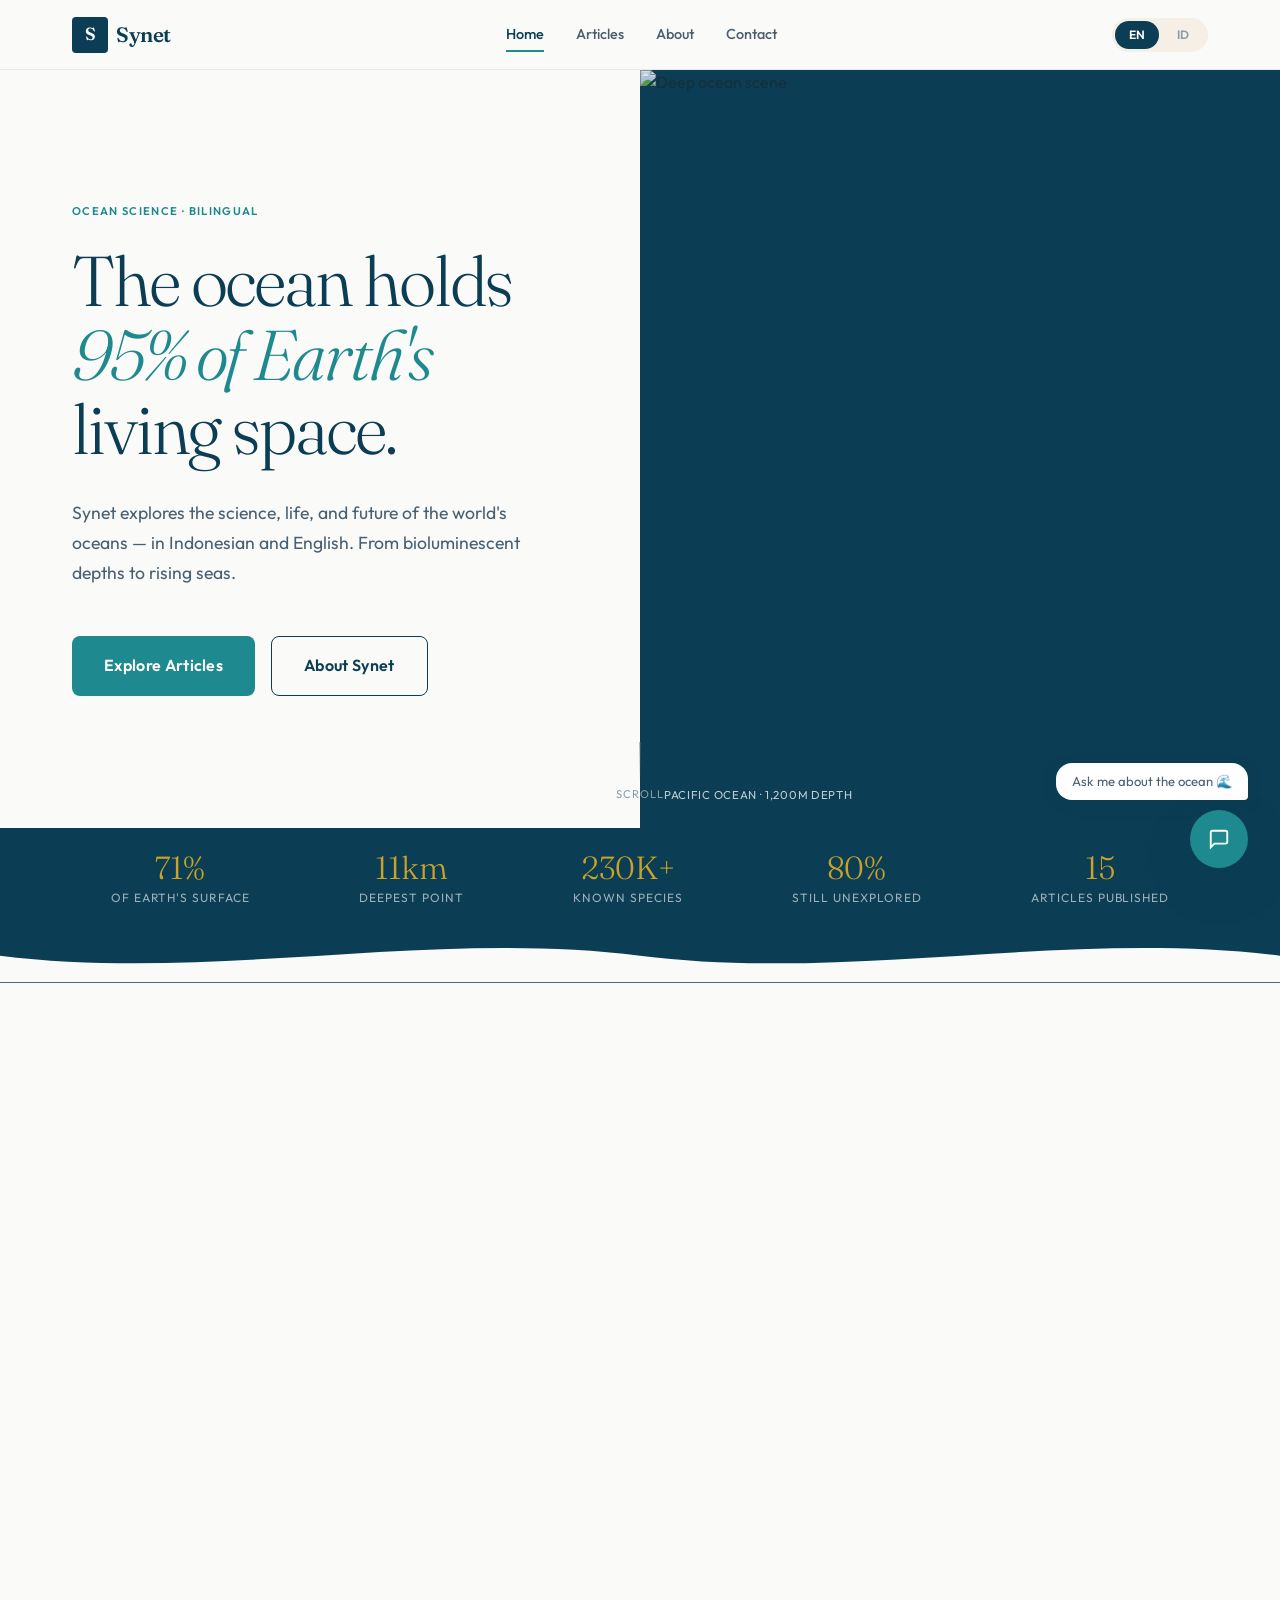
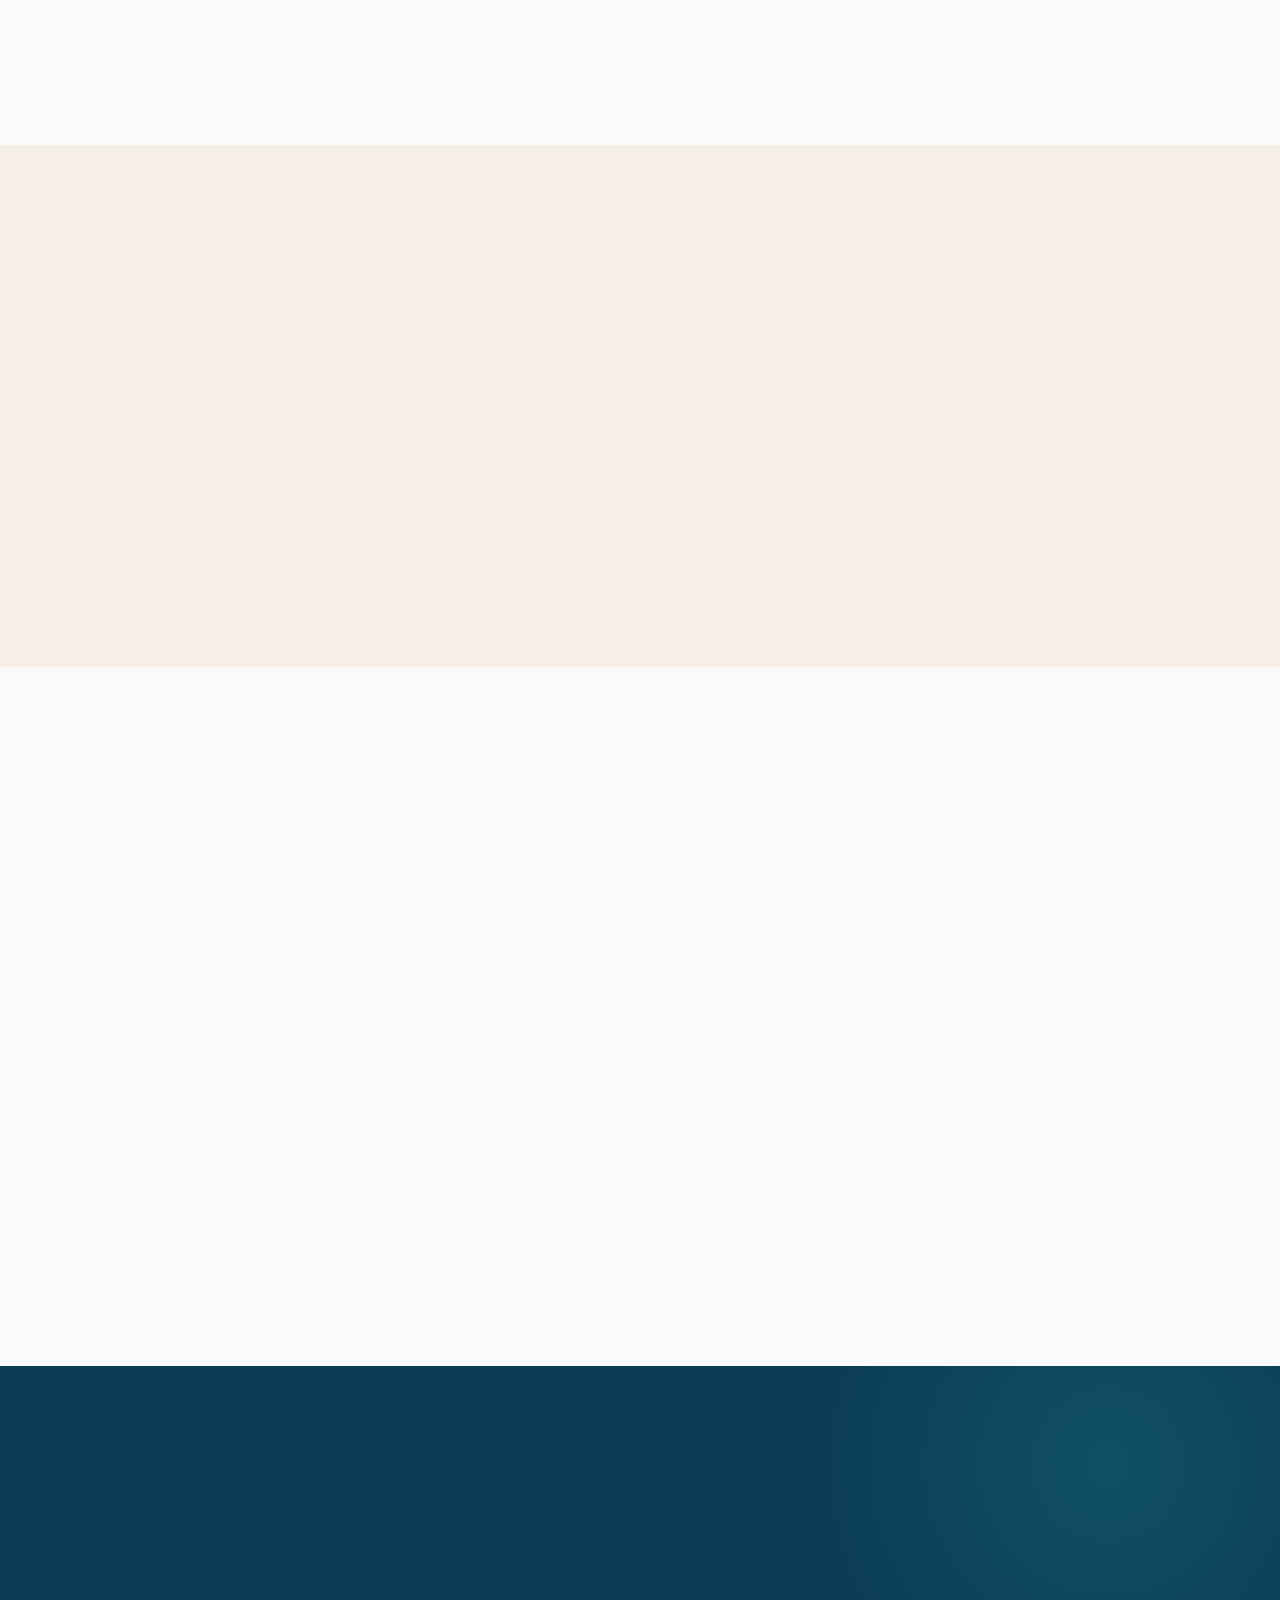
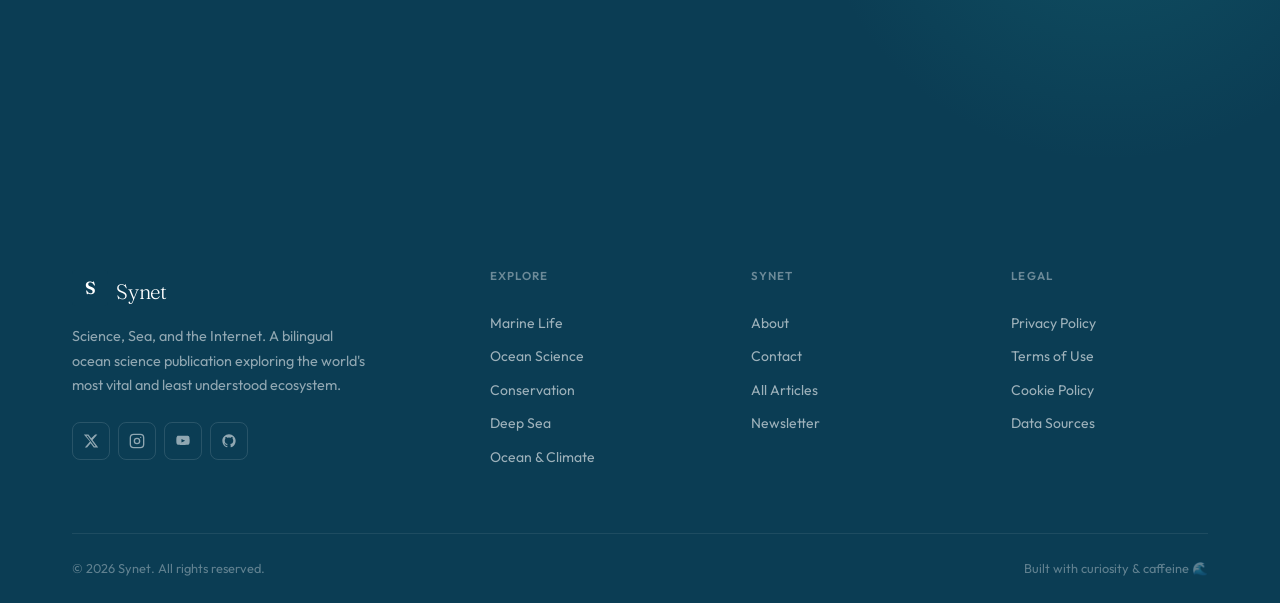
==== index.html @ 8a02bea2 "fase 3: index.html (homepage) + articles.html (listing)" ====
<!DOCTYPE html>
<html lang="en" data-lang="en">
<head>
  <meta charset="UTF-8" />
  <meta name="viewport" content="width=device-width, initial-scale=1.0" />
  <meta name="description" content="Synet — Science, Sea, and the Internet. Your bilingual guide to ocean science, marine life, conservation, deep sea exploration, and climate." />
  <meta property="og:title" content="Synet — Science · Sea · Internet" />
  <meta property="og:description" content="Your bilingual guide to the ocean." />
  <meta property="og:type" content="website" />
  <title>Synet — Science · Sea · Internet</title>
  <link rel="stylesheet" href="css/style.css" />
  <link rel="icon" href="data:image/svg+xml,<svg xmlns='http://www.w3.org/2000/svg' viewBox='0 0 100 100'><rect width='100' height='100' rx='16' fill='%230b3d54'/><text y='.9em' font-size='70' x='12'>🌊</text></svg>" />
</head>
<body class="page-body">
  <a href="#main" class="skip-link" data-i18n="skip">Skip to content</a>

  <!-- NAV -->
  <nav class="nav" id="mainNav">
    <div class="container nav-inner">
      <a href="index.html" class="nav-logo">
        <div class="nav-logo-mark">S</div>
        <span class="nav-logo-text">Synet</span>
      </a>

      <div class="nav-links">
        <a href="index.html" class="nav-link active" data-i18n="nav.home">Home</a>
        <a href="articles.html" class="nav-link" data-i18n="nav.articles">Articles</a>
        <a href="about.html" class="nav-link" data-i18n="nav.about">About</a>
        <a href="contact.html" class="nav-link" data-i18n="nav.contact">Contact</a>
      </div>

      <div class="nav-actions">
        <div class="lang-toggle" role="group" aria-label="Language">
          <button class="lang-btn active" data-lang="en" onclick="setLang('en')" aria-pressed="true">EN</button>
          <button class="lang-btn" data-lang="id" onclick="setLang('id')" aria-pressed="false">ID</button>
        </div>
        <button class="nav-hamburger" id="hamburger" aria-label="Toggle menu" aria-expanded="false">
          <span></span><span></span><span></span>
        </button>
      </div>
    </div>
  </nav>

  <!-- MOBILE NAV -->
  <div class="nav-mobile" id="mobileNav" aria-hidden="true">
    <a href="index.html" class="nav-link active" data-i18n="nav.home">Home</a>
    <a href="articles.html" class="nav-link" data-i18n="nav.articles">Articles</a>
    <a href="about.html" class="nav-link" data-i18n="nav.about">About</a>
    <a href="contact.html" class="nav-link" data-i18n="nav.contact">Contact</a>
  </div>

  <main id="main">

    <!-- ===== HERO ===== -->
    <section class="hero">
      <div class="hero-content">
        <p class="overline hero-overline" data-i18n="hero.overline">Ocean Science · Bilingual</p>
        <h1 class="hero-title">
          <span data-i18n="hero.title1">The ocean holds</span><br>
          <em data-i18n="hero.title2">95% of Earth's</em><br>
          <span data-i18n="hero.title3">living space.</span>
        </h1>
        <p class="hero-subtitle" data-i18n="hero.subtitle">
          Synet explores the science, life, and future of the world's oceans — in Indonesian and English. From bioluminescent depths to rising seas.
        </p>
        <div class="hero-cta">
          <a href="articles.html" class="btn btn-primary btn-lg" data-i18n="hero.cta1">Explore Articles</a>
          <a href="about.html" class="btn btn-secondary btn-lg" data-i18n="hero.cta2">About Synet</a>
        </div>
      </div>

      <div class="hero-image">
        <img
          src="https://images.unsplash.com/photo-1518020382113-a7e8fc38eac9?w=1200&q=80"
          alt="Deep ocean scene"
          loading="eager"
        />
        <p class="hero-image-caption" data-i18n="hero.imgcaption">Pacific Ocean · 1,200m depth</p>
      </div>

      <div class="hero-scroll-hint" aria-hidden="true">
        <div class="scroll-line"></div>
        <span data-i18n="hero.scroll">scroll</span>
      </div>
    </section>

    <!-- ===== STATS BAR ===== -->
    <section class="stats-bar" aria-label="Ocean facts">
      <div class="container stats-inner">
        <div class="stat-item">
          <div class="stat-number">71%</div>
          <div class="stat-label" data-i18n="stats.earth">of Earth's surface</div>
        </div>
        <div class="stat-item">
          <div class="stat-number">11km</div>
          <div class="stat-label" data-i18n="stats.depth">deepest point</div>
        </div>
        <div class="stat-item">
          <div class="stat-number">230K+</div>
          <div class="stat-label" data-i18n="stats.species">known species</div>
        </div>
        <div class="stat-item">
          <div class="stat-number">80%</div>
          <div class="stat-label" data-i18n="stats.unexplored">still unexplored</div>
        </div>
        <div class="stat-item">
          <div class="stat-number">15</div>
          <div class="stat-label" data-i18n="stats.articles">articles published</div>
        </div>
      </div>
    </section>

    <!-- WAVE DIVIDER -->
    <div class="ocean-wave-divider" aria-hidden="true" style="background:var(--deep);">
      <svg viewBox="0 0 1440 60" fill="none" xmlns="http://www.w3.org/2000/svg" preserveAspectRatio="none">
        <path d="M0,30 C240,60 480,0 720,30 C960,60 1200,0 1440,30 L1440,60 L0,60 Z" fill="var(--pearl)"/>
      </svg>
    </div>

    <!-- ===== FEATURED ARTICLES ===== -->
    <section class="section" id="featured">
      <div class="container">
        <div class="section-header-row reveal">
          <div>
            <p class="overline section-label" data-i18n="featured.label">Featured Stories</p>
            <h2 class="section-title" data-i18n="featured.title">From the Deep</h2>
            <div class="section-divider"></div>
          </div>
          <a href="articles.html" class="btn btn-ghost" data-i18n="featured.viewall">View all articles →</a>
        </div>

        <div class="featured-grid reveal-stagger" id="featuredGrid">
          <!-- Skeleton loaders -->
          <div class="skeleton skeleton-card" style="border-radius:16px; grid-row:span 2;"></div>
          <div class="skeleton skeleton-card" style="border-radius:16px; height:200px;"></div>
          <div class="skeleton skeleton-card" style="border-radius:16px; height:200px;"></div>
        </div>
      </div>
    </section>

    <!-- ===== CATEGORIES ===== -->
    <section class="section categories-section" id="categories">
      <div class="container">
        <div class="section-header reveal" style="text-align:center; max-width:560px; margin-inline:auto; margin-bottom:var(--space-2xl);">
          <p class="overline section-label" data-i18n="cat.label">Browse by Topic</p>
          <h2 class="section-title" data-i18n="cat.title">Five Worlds, One Ocean</h2>
          <div class="section-divider" style="margin-inline:auto;"></div>
        </div>

        <div class="category-grid reveal-stagger">
          <div class="category-card cat-marine" onclick="goCategory('marine-life')" role="button" tabindex="0">
            <div class="category-icon">
              <svg width="24" height="24" viewBox="0 0 24 24" fill="none" stroke="currentColor" stroke-width="1.8" stroke-linecap="round" stroke-linejoin="round"><path d="M6 9c0 0 1.5-2 6-2s6 2 6 2"/><path d="M3 13s1-1 3-1 3 1 3 1 1 1 3 1 3-1 3-1 1-1 3-1 3 1 3 1"/><path d="M21 9c-.5 2-2.5 5-9 5S3.5 11 3 9"/></svg>
            </div>
            <div class="category-name" data-i18n="cat.marine">Marine Life</div>
            <div class="category-count">3 articles</div>
          </div>

          <div class="category-card cat-science" onclick="goCategory('ocean-science')" role="button" tabindex="0">
            <div class="category-icon">
              <svg width="24" height="24" viewBox="0 0 24 24" fill="none" stroke="currentColor" stroke-width="1.8" stroke-linecap="round" stroke-linejoin="round"><path d="M9 3h6l1 9H8L9 3z"/><path d="M6 21h12"/><path d="M8 12c0 4 8 4 8 0"/><line x1="12" y1="3" x2="12" y2="21"/></svg>
            </div>
            <div class="category-name" data-i18n="cat.science">Ocean Science</div>
            <div class="category-count">3 articles</div>
          </div>

          <div class="category-card cat-conservation" onclick="goCategory('conservation')" role="button" tabindex="0">
            <div class="category-icon">
              <svg width="24" height="24" viewBox="0 0 24 24" fill="none" stroke="currentColor" stroke-width="1.8" stroke-linecap="round" stroke-linejoin="round"><path d="M12 2a10 10 0 0 1 10 10c0 5.52-4.48 10-10 10S2 17.52 2 12"/><path d="M12 6v6l4 2"/><path d="M2 12c0-1.85.5-3.58 1.38-5.06"/></svg>
            </div>
            <div class="category-name" data-i18n="cat.conservation">Conservation</div>
            <div class="category-count">3 articles</div>
          </div>

          <div class="category-card cat-deepsea" onclick="goCategory('deep-sea')" role="button" tabindex="0">
            <div class="category-icon">
              <svg width="24" height="24" viewBox="0 0 24 24" fill="none" stroke="currentColor" stroke-width="1.8" stroke-linecap="round" stroke-linejoin="round"><circle cx="12" cy="12" r="10"/><line x1="12" y1="8" x2="12" y2="16"/><line x1="12" y1="8" x2="9" y2="11"/><line x1="12" y1="8" x2="15" y2="11"/></svg>
            </div>
            <div class="category-name" data-i18n="cat.deepsea">Deep Sea</div>
            <div class="category-count">3 articles</div>
          </div>

          <div class="category-card cat-climate" onclick="goCategory('ocean-climate')" role="button" tabindex="0">
            <div class="category-icon">
              <svg width="24" height="24" viewBox="0 0 24 24" fill="none" stroke="currentColor" stroke-width="1.8" stroke-linecap="round" stroke-linejoin="round"><path d="M17.5 19a4.5 4.5 0 1 0 0-9h-.5A5.5 5.5 0 1 0 6 15.5"/><path d="M12 19v3M8 19l-2 3M16 19l2 3"/></svg>
            </div>
            <div class="category-name" data-i18n="cat.climate">Ocean & Climate</div>
            <div class="category-count">3 articles</div>
          </div>
        </div>
      </div>
    </section>

    <!-- ===== LATEST ARTICLES ===== -->
    <section class="section" id="latest">
      <div class="container">
        <div class="section-header-row reveal">
          <div>
            <p class="overline section-label" data-i18n="latest.label">Latest</p>
            <h2 class="section-title" data-i18n="latest.title">Recent Discoveries</h2>
            <div class="section-divider"></div>
          </div>
          <a href="articles.html" class="btn btn-ghost" data-i18n="latest.viewall">View all →</a>
        </div>

        <div class="articles-grid reveal-stagger" id="latestGrid">
          <div class="skeleton skeleton-card"></div>
          <div class="skeleton skeleton-card"></div>
          <div class="skeleton skeleton-card"></div>
        </div>
      </div>
    </section>

    <!-- ===== NEWSLETTER ===== -->
    <section class="section newsletter-section">
      <div class="container newsletter-inner">
        <div class="newsletter-content reveal">
          <p class="overline" style="color:rgba(255,255,255,0.45); margin-bottom:var(--space-sm);" data-i18n="newsletter.label">Stay Informed</p>
          <h2 data-i18n="newsletter.title">Dive deeper,<br>every week.</h2>
          <p style="margin-top:var(--space-md);" data-i18n="newsletter.desc">
            Ocean science, conservation updates, and deep sea discoveries — delivered to your inbox. No spam, unsubscribe anytime.
          </p>
        </div>
        <div class="newsletter-form reveal">
          <div class="newsletter-input-group">
            <input
              type="email"
              class="newsletter-input"
              id="newsletterEmail"
              placeholder="your@email.com"
              data-i18n-placeholder="newsletter.placeholder"
              aria-label="Email address"
            />
            <button class="btn btn-coral" onclick="subscribeNewsletter()" data-i18n="newsletter.btn">Subscribe</button>
          </div>
          <p class="newsletter-note" data-i18n="newsletter.note">
            By subscribing, you agree to our Privacy Policy. We respect your inbox.
          </p>
        </div>
      </div>
    </section>

  </main>

  <!-- ===== FOOTER ===== -->
  <footer class="footer">
    <div class="container">
      <div class="footer-grid">
        <div class="footer-brand">
          <div class="flex gap-sm" style="align-items:center;">
            <div class="nav-logo-mark">S</div>
            <span class="footer-tagline">Synet</span>
          </div>
          <p data-i18n="footer.desc">
            Science, Sea, and the Internet. A bilingual ocean science publication exploring the world's most vital and least understood ecosystem.
          </p>
          <div class="footer-social">
            <a href="#" class="social-btn" aria-label="Twitter/X">
              <svg width="16" height="16" viewBox="0 0 24 24" fill="currentColor"><path d="M18.244 2.25h3.308l-7.227 8.26 8.502 11.24H16.17l-4.714-6.231-5.401 6.231H2.744l7.73-8.835L1.254 2.25H8.08l4.259 5.63 5.905-5.63zm-1.161 17.52h1.833L7.084 4.126H5.117z"/></svg>
            </a>
            <a href="#" class="social-btn" aria-label="Instagram">
              <svg width="16" height="16" viewBox="0 0 24 24" fill="none" stroke="currentColor" stroke-width="2"><rect x="2" y="2" width="20" height="20" rx="5"/><circle cx="12" cy="12" r="4"/><circle cx="17.5" cy="6.5" r="1" fill="currentColor" stroke="none"/></svg>
            </a>
            <a href="#" class="social-btn" aria-label="YouTube">
              <svg width="16" height="16" viewBox="0 0 24 24" fill="currentColor"><path d="M21.8 7.2s-.2-1.4-.8-2c-.8-.8-1.6-.8-2-.9C16.8 4 12 4 12 4s-4.8 0-7 .3c-.4.1-1.3.1-2 .9-.6.6-.8 2-.8 2S2 8.7 2 10.3v1.4c0 1.5.2 3.1.2 3.1s.2 1.4.8 2c.7.8 1.7.7 2.2.8C6.7 17.8 12 18 12 18s4.8 0 7-.3c.4-.1 1.3-.1 2-.9.6-.6.8-2 .8-2s.2-1.5.2-3.1v-1.4c-.2-1.6-.4-3.1-.4-3.1zM9.7 14.3V9.1l5.5 2.6-5.5 2.6z"/></svg>
            </a>
            <a href="#" class="social-btn" aria-label="GitHub">
              <svg width="16" height="16" viewBox="0 0 24 24" fill="currentColor"><path d="M12 2C6.477 2 2 6.477 2 12c0 4.42 2.865 8.17 6.839 9.49.5.092.682-.217.682-.482 0-.237-.008-.866-.013-1.7-2.782.604-3.369-1.34-3.369-1.34-.454-1.156-1.11-1.464-1.11-1.464-.908-.62.069-.608.069-.608 1.003.07 1.531 1.03 1.531 1.03.892 1.529 2.341 1.087 2.91.832.092-.647.35-1.088.636-1.338-2.22-.253-4.555-1.11-4.555-4.943 0-1.091.39-1.984 1.029-2.683-.103-.253-.446-1.27.098-2.647 0 0 .84-.269 2.75 1.025A9.578 9.578 0 0 1 12 6.836a9.59 9.59 0 0 1 2.504.337c1.909-1.294 2.747-1.025 2.747-1.025.546 1.377.203 2.394.1 2.647.64.699 1.028 1.592 1.028 2.683 0 3.842-2.339 4.687-4.566 4.935.359.309.678.919.678 1.852 0 1.336-.012 2.415-.012 2.743 0 .267.18.578.688.48C19.138 20.167 22 16.418 22 12c0-5.523-4.477-10-10-10z"/></svg>
            </a>
          </div>
        </div>

        <div>
          <p class="footer-col-title" data-i18n="footer.col.explore">Explore</p>
          <ul class="footer-links">
            <li><a href="articles.html?cat=marine-life" class="footer-link" data-i18n="cat.marine">Marine Life</a></li>
            <li><a href="articles.html?cat=ocean-science" class="footer-link" data-i18n="cat.science">Ocean Science</a></li>
            <li><a href="articles.html?cat=conservation" class="footer-link" data-i18n="cat.conservation">Conservation</a></li>
            <li><a href="articles.html?cat=deep-sea" class="footer-link" data-i18n="cat.deepsea">Deep Sea</a></li>
            <li><a href="articles.html?cat=ocean-climate" class="footer-link" data-i18n="cat.climate">Ocean & Climate</a></li>
          </ul>
        </div>

        <div>
          <p class="footer-col-title" data-i18n="footer.col.synet">Synet</p>
          <ul class="footer-links">
            <li><a href="about.html" class="footer-link" data-i18n="nav.about">About</a></li>
            <li><a href="contact.html" class="footer-link" data-i18n="nav.contact">Contact</a></li>
            <li><a href="articles.html" class="footer-link" data-i18n="footer.allart">All Articles</a></li>
            <li><a href="#" class="footer-link" data-i18n="footer.newsletter">Newsletter</a></li>
          </ul>
        </div>

        <div>
          <p class="footer-col-title" data-i18n="footer.col.legal">Legal</p>
          <ul class="footer-links">
            <li><a href="#" class="footer-link" data-i18n="footer.privacy">Privacy Policy</a></li>
            <li><a href="#" class="footer-link" data-i18n="footer.terms">Terms of Use</a></li>
            <li><a href="#" class="footer-link" data-i18n="footer.cookie">Cookie Policy</a></li>
            <li><a href="#" class="footer-link" data-i18n="footer.sources">Data Sources</a></li>
          </ul>
        </div>
      </div>

      <div class="footer-bottom">
        <p class="footer-copy">© 2026 Synet. <span data-i18n="footer.rights">All rights reserved.</span></p>
        <div class="footer-bottom-links">
          <a href="#" class="footer-bottom-link" data-i18n="footer.builtby">Built with curiosity & caffeine 🌊</a>
        </div>
      </div>
    </div>
  </footer>

  <!-- AI CHAT WIDGET -->
  <button class="chat-trigger" id="chatTrigger" aria-label="Open AI Ocean Chat" aria-expanded="false">
    <svg class="chat-trigger-icon" width="22" height="22" viewBox="0 0 24 24" fill="none" stroke="currentColor" stroke-width="2"><path d="M21 15a2 2 0 0 1-2 2H7l-4 4V5a2 2 0 0 1 2-2h14a2 2 0 0 1 2 2z"/></svg>
    <svg class="chat-trigger-close" width="20" height="20" viewBox="0 0 24 24" fill="none" stroke="currentColor" stroke-width="2.5"><line x1="18" y1="6" x2="6" y2="18"/><line x1="6" y1="6" x2="18" y2="18"/></svg>
  </button>

  <div class="chat-bubble-hint" id="chatHint" aria-hidden="true" data-i18n="chat.hint">Ask me about the ocean 🌊</div>

  <div class="chat-panel" id="chatPanel" role="dialog" aria-label="Ocean AI Chat" aria-hidden="true">
    <div class="chat-header">
      <div class="chat-header-avatar">🌊</div>
      <div class="chat-header-info">
        <div class="chat-header-name">Synet AI</div>
        <div class="chat-header-status">
          <span class="chat-status-dot"></span>
          <span data-i18n="chat.status">Ocean expert, always online</span>
        </div>
      </div>
    </div>

    <div class="chat-messages" id="chatMessages">
      <div class="chat-msg chat-msg-bot" id="welcomeMsg">
        <span data-i18n="chat.welcome">Hi! I'm Synet AI 🌊 Ask me anything about oceans, marine life, or climate science.</span>
      </div>
    </div>

    <div class="chat-suggestions" id="chatSuggestions">
      <button class="chat-suggestion" onclick="sendSuggestion(this)" data-i18n="chat.s1">How deep is the ocean?</button>
      <button class="chat-suggestion" onclick="sendSuggestion(this)" data-i18n="chat.s2">What is bioluminescence?</button>
      <button class="chat-suggestion" onclick="sendSuggestion(this)" data-i18n="chat.s3">Why is the sea salty?</button>
    </div>

    <div class="chat-input-row">
      <textarea
        class="chat-input"
        id="chatInput"
        placeholder="Ask about the ocean..."
        data-i18n-placeholder="chat.placeholder"
        rows="1"
        aria-label="Chat input"
      ></textarea>
      <button class="chat-send-btn" id="chatSendBtn" onclick="sendMessage()" aria-label="Send">
        <svg width="16" height="16" viewBox="0 0 24 24" fill="none" stroke="currentColor" stroke-width="2.5" stroke-linecap="round" stroke-linejoin="round"><line x1="22" y1="2" x2="11" y2="13"/><polygon points="22 2 15 22 11 13 2 9 22 2"/></svg>
      </button>
    </div>
  </div>

  <!-- TOAST -->
  <div class="toast-container" id="toastContainer" aria-live="polite"></div>

  <!-- SCRIPTS -->
  <script src="js/config.js"></script>
  <script src="js/app.js"></script>
  <script src="js/chat.js"></script>
  <script>
    // Load featured articles (3 featured)
    async function loadFeatured() {
      const lang = getLang();
      try {
        const res = await fetch(
          `${SYNET_CONFIG.SUPABASE_URL}/rest/v1/articles?featured=eq.true&order=published_at.desc&limit=5`,
          { headers: { apikey: SYNET_CONFIG.SUPABASE_ANON_KEY, 'Content-Type': 'application/json' } }
        );
        const articles = await res.json();
        const grid = document.getElementById('featuredGrid');
        if (!articles.length) { grid.innerHTML = '<p class="body-md" style="color:var(--text-muted);grid-column:1/-1;">No featured articles yet.</p>'; return; }

        const [main, ...rest] = articles;
        grid.innerHTML = `
          ${articleCardFeatured(main, lang)}
          ${rest.slice(0,2).map(a => articleCardSmall(a, lang)).join('')}
        `;
      } catch(e) {
        document.getElementById('featuredGrid').innerHTML = '<p style="color:var(--text-muted);grid-column:1/-1;">Could not load articles. Check Supabase config.</p>';
      }
    }

    // Load latest articles (6 most recent non-featured)
    async function loadLatest() {
      const lang = getLang();
      try {
        const res = await fetch(
          `${SYNET_CONFIG.SUPABASE_URL}/rest/v1/articles?order=published_at.desc&limit=6`,
          { headers: { apikey: SYNET_CONFIG.SUPABASE_ANON_KEY, 'Content-Type': 'application/json' } }
        );
        const articles = await res.json();
        const grid = document.getElementById('latestGrid');
        grid.innerHTML = articles.map(a => articleCardRegular(a, lang)).join('') || '<p style="color:var(--text-muted);grid-column:1/-1;">No articles found.</p>';
      } catch(e) {
        document.getElementById('latestGrid').innerHTML = '<p style="color:var(--text-muted);grid-column:1/-1;">Could not load articles.</p>';
      }
    }

    function goCategory(slug) {
      window.location.href = `articles.html?cat=${slug}`;
    }

    function subscribeNewsletter() {
      const email = document.getElementById('newsletterEmail').value.trim();
      if (!email || !email.includes('@')) { showToast('Please enter a valid email.', 'error'); return; }
      showToast('Subscribed! Welcome to Synet 🌊', 'success');
      document.getElementById('newsletterEmail').value = '';
    }

    document.addEventListener('DOMContentLoaded', () => {
      loadFeatured();
      loadLatest();
    });
  </script>
</body>
</html>
---- css/style.css ----
/* =============================================
   SYNET — STYLESHEET
   Editorial Ocean Science Journal
   Fonts: Fraunces (display) + Outfit (body)
   ============================================= */

@import url('https://fonts.googleapis.com/css2?family=Fraunces:ital,opsz,wght@0,9..144,300;0,9..144,400;0,9..144,600;0,9..144,700;1,9..144,300;1,9..144,400&family=Outfit:wght@300;400;500;600&display=swap');

/* =============================================
   CSS VARIABLES
   ============================================= */
:root {
  /* Core palette */
  --deep:       #0b3d54;
  --teal:       #1e8a8f;
  --teal-light: #e8f4f5;
  --coral:      #dc6b42;
  --coral-light:#fdf0ea;
  --gold:       #c9a227;
  --sand:       #f5efe6;
  --pearl:      #fafaf8;
  --white:      #ffffff;

  /* Text */
  --text-primary:   #1a2b35;
  --text-secondary: #4a6070;
  --text-muted:     #8a9da8;
  --text-inverse:   #ffffff;

  /* Category colors */
  --cat-marine:       #1e8a8f;
  --cat-science:      #0b3d54;
  --cat-conservation: #2e8b57;
  --cat-deepsea:      #374151;
  --cat-climate:      #dc6b42;

  /* Typography */
  --font-display: 'Fraunces', Georgia, serif;
  --font-body:    'Outfit', 'Helvetica Neue', sans-serif;

  /* Spacing */
  --space-xs:  0.25rem;
  --space-sm:  0.5rem;
  --space-md:  1rem;
  --space-lg:  1.5rem;
  --space-xl:  2rem;
  --space-2xl: 3rem;
  --space-3xl: 4rem;
  --space-4xl: 6rem;

  /* Borders */
  --radius-sm:  4px;
  --radius-md:  8px;
  --radius-lg:  16px;
  --radius-xl:  24px;
  --radius-full: 9999px;

  /* Shadows */
  --shadow-sm:  0 1px 3px rgba(11,61,84,0.08);
  --shadow-md:  0 4px 16px rgba(11,61,84,0.10);
  --shadow-lg:  0 8px 32px rgba(11,61,84,0.14);
  --shadow-xl:  0 16px 48px rgba(11,61,84,0.18);

  /* Transitions */
  --ease: cubic-bezier(0.4, 0, 0.2, 1);
  --duration-fast: 150ms;
  --duration-mid:  250ms;
  --duration-slow: 400ms;

  /* Layout */
  --container:       1200px;
  --container-narrow: 780px;
  --nav-height:      70px;
}

/* =============================================
   RESET & BASE
   ============================================= */
*, *::before, *::after {
  box-sizing: border-box;
  margin: 0;
  padding: 0;
}

html {
  font-size: 16px;
  scroll-behavior: smooth;
  -webkit-text-size-adjust: 100%;
}

body {
  font-family: var(--font-body);
  font-weight: 400;
  color: var(--text-primary);
  background-color: var(--pearl);
  line-height: 1.6;
  -webkit-font-smoothing: antialiased;
  overflow-x: hidden;
}

img {
  max-width: 100%;
  display: block;
}

a {
  color: inherit;
  text-decoration: none;
}

button {
  cursor: pointer;
  border: none;
  background: none;
  font-family: var(--font-body);
}

input, textarea, select {
  font-family: var(--font-body);
}

ul, ol {
  list-style: none;
}

/* =============================================
   TYPOGRAPHY SCALE
   ============================================= */
h1, h2, h3, h4, h5, h6 {
  font-family: var(--font-display);
  font-weight: 600;
  line-height: 1.2;
  color: var(--text-primary);
}

.display-xl {
  font-size: clamp(2.8rem, 7vw, 5.5rem);
  font-weight: 300;
  letter-spacing: -0.02em;
  line-height: 1.05;
}

.display-lg {
  font-size: clamp(2.2rem, 5vw, 3.8rem);
  font-weight: 300;
  letter-spacing: -0.02em;
  line-height: 1.1;
}

.display-md {
  font-size: clamp(1.6rem, 3.5vw, 2.4rem);
  font-weight: 400;
  letter-spacing: -0.01em;
}

.heading-lg { font-size: 1.75rem; }
.heading-md { font-size: 1.375rem; }
.heading-sm { font-size: 1.125rem; }

.body-lg   { font-size: 1.125rem; line-height: 1.7; }
.body-md   { font-size: 1rem;     line-height: 1.7; }
.body-sm   { font-size: 0.875rem; line-height: 1.6; }
.caption   { font-size: 0.75rem;  line-height: 1.5; letter-spacing: 0.04em; }
.overline  { font-size: 0.7rem;   letter-spacing: 0.12em; text-transform: uppercase; font-weight: 600; }

/* =============================================
   LAYOUT UTILITIES
   ============================================= */
.container {
  width: 100%;
  max-width: var(--container);
  margin-inline: auto;
  padding-inline: var(--space-xl);
}

.container-narrow {
  width: 100%;
  max-width: var(--container-narrow);
  margin-inline: auto;
  padding-inline: var(--space-xl);
}

.section {
  padding-block: var(--space-4xl);
}

.section-sm {
  padding-block: var(--space-2xl);
}

.grid-2 { display: grid; grid-template-columns: repeat(2, 1fr); gap: var(--space-xl); }
.grid-3 { display: grid; grid-template-columns: repeat(3, 1fr); gap: var(--space-xl); }
.grid-4 { display: grid; grid-template-columns: repeat(4, 1fr); gap: var(--space-lg); }

.flex { display: flex; }
.flex-center { display: flex; align-items: center; justify-content: center; }
.flex-between { display: flex; align-items: center; justify-content: space-between; }
.flex-col { display: flex; flex-direction: column; }
.gap-sm { gap: var(--space-sm); }
.gap-md { gap: var(--space-md); }
.gap-lg { gap: var(--space-lg); }

/* =============================================
   SKIP LINK (a11y)
   ============================================= */
.skip-link {
  position: fixed;
  top: -100%;
  left: var(--space-md);
  z-index: 9999;
  padding: var(--space-sm) var(--space-md);
  background: var(--deep);
  color: var(--white);
  border-radius: 0 0 var(--radius-md) var(--radius-md);
  font-weight: 600;
  transition: top var(--duration-fast) var(--ease);
}

.skip-link:focus {
  top: 0;
}

/* =============================================
   NAVIGATION
   ============================================= */
.nav {
  position: fixed;
  top: 0;
  left: 0;
  right: 0;
  z-index: 100;
  height: var(--nav-height);
  background: rgba(250, 250, 248, 0.88);
  backdrop-filter: blur(16px);
  -webkit-backdrop-filter: blur(16px);
  border-bottom: 1px solid rgba(11, 61, 84, 0.08);
  transition: box-shadow var(--duration-mid) var(--ease);
}

.nav.scrolled {
  box-shadow: var(--shadow-md);
}

.nav-inner {
  height: 100%;
  display: flex;
  align-items: center;
  justify-content: space-between;
}

.nav-logo {
  display: flex;
  align-items: center;
  gap: var(--space-sm);
  text-decoration: none;
}

.nav-logo-mark {
  width: 36px;
  height: 36px;
  background: var(--deep);
  border-radius: var(--radius-sm);
  display: flex;
  align-items: center;
  justify-content: center;
  color: var(--white);
  font-family: var(--font-display);
  font-size: 1.1rem;
  font-weight: 600;
  letter-spacing: -0.02em;
  flex-shrink: 0;
}

.nav-logo-text {
  font-family: var(--font-display);
  font-size: 1.3rem;
  font-weight: 600;
  color: var(--deep);
  letter-spacing: -0.02em;
}

.nav-links {
  display: flex;
  align-items: center;
  gap: var(--space-xl);
}

.nav-link {
  font-size: 0.9rem;
  font-weight: 500;
  color: var(--text-secondary);
  transition: color var(--duration-fast) var(--ease);
  position: relative;
  padding-block: var(--space-xs);
}

.nav-link::after {
  content: '';
  position: absolute;
  bottom: -2px;
  left: 0;
  width: 0;
  height: 2px;
  background: var(--teal);
  transition: width var(--duration-mid) var(--ease);
}

.nav-link:hover,
.nav-link.active {
  color: var(--deep);
}

.nav-link:hover::after,
.nav-link.active::after {
  width: 100%;
}

.nav-actions {
  display: flex;
  align-items: center;
  gap: var(--space-md);
}

/* Lang toggle */
.lang-toggle {
  display: flex;
  background: var(--sand);
  border-radius: var(--radius-full);
  padding: 3px;
  gap: 2px;
}

.lang-btn {
  padding: 4px 10px;
  border-radius: var(--radius-full);
  font-size: 0.75rem;
  font-weight: 600;
  letter-spacing: 0.04em;
  color: var(--text-muted);
  transition: all var(--duration-fast) var(--ease);
  touch-action: manipulation;
  min-width: 44px;
  min-height: 28px;
}

.lang-btn.active {
  background: var(--deep);
  color: var(--white);
}

/* Hamburger */
.nav-hamburger {
  display: none;
  flex-direction: column;
  gap: 5px;
  padding: var(--space-sm);
  min-width: 44px;
  min-height: 44px;
  align-items: center;
  justify-content: center;
  border-radius: var(--radius-md);
}

.nav-hamburger span {
  display: block;
  width: 22px;
  height: 2px;
  background: var(--text-primary);
  border-radius: 2px;
  transition: all var(--duration-mid) var(--ease);
}

.nav-hamburger.open span:nth-child(1) {
  transform: translateY(7px) rotate(45deg);
}

.nav-hamburger.open span:nth-child(2) {
  opacity: 0;
  transform: scaleX(0);
}

.nav-hamburger.open span:nth-child(3) {
  transform: translateY(-7px) rotate(-45deg);
}

/* Mobile nav */
.nav-mobile {
  position: fixed;
  top: var(--nav-height);
  left: 0;
  right: 0;
  background: var(--pearl);
  border-bottom: 1px solid rgba(11,61,84,0.08);
  transform: translateY(-100%);
  opacity: 0;
  pointer-events: none;
  transition: all var(--duration-mid) var(--ease);
  z-index: 99;
  padding: var(--space-lg) var(--space-xl);
  display: flex;
  flex-direction: column;
  gap: var(--space-sm);
}

.nav-mobile.open {
  transform: translateY(0);
  opacity: 1;
  pointer-events: all;
}

.nav-mobile .nav-link {
  padding-block: var(--space-sm);
  font-size: 1rem;
}

/* Page offset for fixed nav */
.page-body {
  padding-top: var(--nav-height);
}

/* =============================================
   HERO (Homepage)
   ============================================= */
.hero {
  min-height: calc(92vh - var(--nav-height));
  display: grid;
  grid-template-columns: 1fr 1fr;
  overflow: hidden;
  position: relative;
}

.hero-content {
  display: flex;
  flex-direction: column;
  justify-content: center;
  padding: var(--space-4xl) var(--space-2xl) var(--space-4xl) 0;
  padding-left: max(var(--space-xl), calc((100vw - var(--container)) / 2 + var(--space-xl)));
  animation: fadeUp 0.8s var(--ease) both;
}

.hero-overline {
  color: var(--teal);
  margin-bottom: var(--space-lg);
}

.hero-title {
  font-family: var(--font-display);
  font-size: clamp(2.6rem, 5.5vw, 4.8rem);
  font-weight: 300;
  line-height: 1.05;
  letter-spacing: -0.03em;
  color: var(--deep);
  margin-bottom: var(--space-xl);
}

.hero-title em {
  font-style: italic;
  color: var(--teal);
}

.hero-subtitle {
  font-size: 1.1rem;
  color: var(--text-secondary);
  max-width: 480px;
  line-height: 1.7;
  margin-bottom: var(--space-2xl);
}

.hero-cta {
  display: flex;
  gap: var(--space-md);
  flex-wrap: wrap;
}

.hero-image {
  position: relative;
  overflow: hidden;
  background: var(--deep);
  animation: fadeIn 1s var(--ease) 0.2s both;
}

.hero-image img {
  width: 100%;
  height: 100%;
  object-fit: cover;
  opacity: 0.85;
  transition: transform 8s var(--ease);
}

.hero-image:hover img {
  transform: scale(1.04);
}

.hero-image-caption {
  position: absolute;
  bottom: var(--space-lg);
  left: var(--space-lg);
  color: rgba(255,255,255,0.75);
  font-size: 0.72rem;
  letter-spacing: 0.06em;
  text-transform: uppercase;
}

.hero-scroll-hint {
  position: absolute;
  bottom: var(--space-lg);
  left: 50%;
  transform: translateX(-50%);
  display: flex;
  flex-direction: column;
  align-items: center;
  gap: var(--space-xs);
  color: var(--text-muted);
  font-size: 0.7rem;
  letter-spacing: 0.08em;
  text-transform: uppercase;
  animation: bounce 2s infinite;
}

.scroll-line {
  width: 1px;
  height: 40px;
  background: linear-gradient(to bottom, var(--text-muted), transparent);
}

/* =============================================
   HERO STATS BAR
   ============================================= */
.stats-bar {
  background: var(--deep);
  color: var(--white);
  padding-block: var(--space-lg);
}

.stats-inner {
  display: flex;
  align-items: center;
  justify-content: space-around;
  flex-wrap: wrap;
  gap: var(--space-xl);
}

.stat-item {
  text-align: center;
}

.stat-number {
  font-family: var(--font-display);
  font-size: 2rem;
  font-weight: 300;
  color: var(--gold);
  line-height: 1;
}

.stat-label {
  font-size: 0.75rem;
  letter-spacing: 0.08em;
  text-transform: uppercase;
  color: rgba(255,255,255,0.6);
  margin-top: var(--space-xs);
}

/* =============================================
   BUTTONS
   ============================================= */
.btn {
  display: inline-flex;
  align-items: center;
  justify-content: center;
  gap: var(--space-sm);
  padding: 0.75rem 1.5rem;
  border-radius: var(--radius-md);
  font-size: 0.875rem;
  font-weight: 600;
  font-family: var(--font-body);
  letter-spacing: 0.02em;
  transition: all var(--duration-mid) var(--ease);
  cursor: pointer;
  touch-action: manipulation;
  min-height: 44px;
  white-space: nowrap;
}

.btn-primary {
  background: var(--teal);
  color: var(--white);
}

.btn-primary:hover {
  background: var(--deep);
  transform: translateY(-2px);
  box-shadow: var(--shadow-md);
}

.btn-secondary {
  background: transparent;
  color: var(--deep);
  border: 1.5px solid var(--deep);
}

.btn-secondary:hover {
  background: var(--deep);
  color: var(--white);
  transform: translateY(-2px);
}

.btn-ghost {
  background: transparent;
  color: var(--text-secondary);
}

.btn-ghost:hover {
  color: var(--deep);
  background: var(--sand);
}

.btn-coral {
  background: var(--coral);
  color: var(--white);
}

.btn-coral:hover {
  background: #c25830;
  transform: translateY(-2px);
  box-shadow: var(--shadow-md);
}

.btn-sm {
  padding: 0.5rem 1rem;
  font-size: 0.8rem;
  min-height: 36px;
}

.btn-lg {
  padding: 1rem 2rem;
  font-size: 1rem;
  min-height: 52px;
}

.btn-icon {
  display: inline-flex;
  align-items: center;
  justify-content: center;
  width: 44px;
  height: 44px;
  border-radius: var(--radius-md);
}

/* =============================================
   CATEGORY BADGES
   ============================================= */
.badge {
  display: inline-flex;
  align-items: center;
  gap: 6px;
  padding: 4px 12px;
  border-radius: var(--radius-full);
  font-size: 0.7rem;
  font-weight: 600;
  letter-spacing: 0.06em;
  text-transform: uppercase;
}

.badge-marine       { background: #e0f2f1; color: var(--cat-marine); }
.badge-science      { background: #e3edf2; color: var(--cat-science); }
.badge-conservation { background: #e6f4ea; color: var(--cat-conservation); }
.badge-deepsea      { background: #e9eaec; color: var(--cat-deepsea); }
.badge-climate      { background: var(--coral-light); color: var(--cat-climate); }

/* =============================================
   SECTION HEADERS
   ============================================= */
.section-header {
  margin-bottom: var(--space-2xl);
}

.section-header-row {
  display: flex;
  align-items: flex-end;
  justify-content: space-between;
  gap: var(--space-lg);
  margin-bottom: var(--space-2xl);
}

.section-label {
  color: var(--teal);
  margin-bottom: var(--space-sm);
}

.section-title {
  font-family: var(--font-display);
  font-size: clamp(1.8rem, 3.5vw, 2.8rem);
  font-weight: 300;
  letter-spacing: -0.02em;
  color: var(--deep);
}

.section-divider {
  width: 48px;
  height: 3px;
  background: var(--teal);
  border-radius: 2px;
  margin-top: var(--space-md);
}

/* =============================================
   ARTICLE CARDS
   ============================================= */
.card {
  background: var(--white);
  border-radius: var(--radius-lg);
  overflow: hidden;
  box-shadow: var(--shadow-sm);
  transition: all var(--duration-mid) var(--ease);
  display: flex;
  flex-direction: column;
  cursor: pointer;
}

.card:hover {
  box-shadow: var(--shadow-lg);
  transform: translateY(-4px);
}

.card-img-wrap {
  aspect-ratio: 16/10;
  overflow: hidden;
  background: var(--sand);
  position: relative;
}

.card-img-wrap img {
  width: 100%;
  height: 100%;
  object-fit: cover;
  transition: transform var(--duration-slow) var(--ease);
}

.card:hover .card-img-wrap img {
  transform: scale(1.06);
}

.card-body {
  padding: var(--space-lg);
  flex: 1;
  display: flex;
  flex-direction: column;
  gap: var(--space-sm);
}

.card-meta {
  display: flex;
  align-items: center;
  gap: var(--space-sm);
  flex-wrap: wrap;
}

.card-title {
  font-family: var(--font-display);
  font-size: 1.15rem;
  font-weight: 600;
  line-height: 1.3;
  color: var(--deep);
  transition: color var(--duration-fast) var(--ease);
}

.card:hover .card-title {
  color: var(--teal);
}

.card-excerpt {
  font-size: 0.875rem;
  color: var(--text-secondary);
  line-height: 1.6;
  flex: 1;
  display: -webkit-box;
  -webkit-line-clamp: 3;
  -webkit-box-orient: vertical;
  overflow: hidden;
}

.card-footer {
  display: flex;
  align-items: center;
  justify-content: space-between;
  padding: var(--space-md) var(--space-lg);
  border-top: 1px solid rgba(11,61,84,0.06);
}

.card-author {
  display: flex;
  align-items: center;
  gap: var(--space-sm);
  font-size: 0.8rem;
  color: var(--text-muted);
}

.card-read-time {
  font-size: 0.75rem;
  color: var(--text-muted);
  display: flex;
  align-items: center;
  gap: 4px;
}

/* Featured card (larger) */
.card-featured {
  grid-column: span 2;
  display: grid;
  grid-template-columns: 1fr 1fr;
}

.card-featured .card-img-wrap {
  aspect-ratio: unset;
}

.card-featured .card-body {
  padding: var(--space-xl);
  gap: var(--space-md);
}

.card-featured .card-title {
  font-size: 1.5rem;
}

/* =============================================
   CATEGORIES GRID
   ============================================= */
.categories-section {
  background: var(--sand);
}

.category-grid {
  display: grid;
  grid-template-columns: repeat(5, 1fr);
  gap: var(--space-md);
}

.category-card {
  background: var(--white);
  border-radius: var(--radius-lg);
  padding: var(--space-xl) var(--space-lg);
  text-align: center;
  cursor: pointer;
  transition: all var(--duration-mid) var(--ease);
  border: 2px solid transparent;
  position: relative;
  overflow: hidden;
}

.category-card::before {
  content: '';
  position: absolute;
  inset: 0;
  opacity: 0;
  transition: opacity var(--duration-mid) var(--ease);
}

.category-card.cat-marine::before      { background: linear-gradient(135deg, #e0f2f1, transparent 60%); }
.category-card.cat-science::before     { background: linear-gradient(135deg, #e3edf2, transparent 60%); }
.category-card.cat-conservation::before{ background: linear-gradient(135deg, #e6f4ea, transparent 60%); }
.category-card.cat-deepsea::before     { background: linear-gradient(135deg, #e9eaec, transparent 60%); }
.category-card.cat-climate::before     { background: linear-gradient(135deg, #fdf0ea, transparent 60%); }

.category-card:hover::before {
  opacity: 1;
}

.category-card:hover {
  transform: translateY(-4px);
  box-shadow: var(--shadow-md);
}

.category-card.cat-marine:hover      { border-color: var(--cat-marine); }
.category-card.cat-science:hover     { border-color: var(--cat-science); }
.category-card.cat-conservation:hover{ border-color: var(--cat-conservation); }
.category-card.cat-deepsea:hover     { border-color: var(--cat-deepsea); }
.category-card.cat-climate:hover     { border-color: var(--cat-climate); }

.category-icon {
  width: 52px;
  height: 52px;
  border-radius: var(--radius-md);
  display: flex;
  align-items: center;
  justify-content: center;
  margin: 0 auto var(--space-md);
  position: relative;
  z-index: 1;
}

.cat-marine .category-icon      { background: #e0f2f1; color: var(--cat-marine); }
.cat-science .category-icon     { background: #e3edf2; color: var(--cat-science); }
.cat-conservation .category-icon{ background: #e6f4ea; color: var(--cat-conservation); }
.cat-deepsea .category-icon     { background: #e9eaec; color: var(--cat-deepsea); }
.cat-climate .category-icon     { background: var(--coral-light); color: var(--cat-climate); }

.category-name {
  font-family: var(--font-display);
  font-size: 0.95rem;
  font-weight: 600;
  color: var(--deep);
  margin-bottom: var(--space-xs);
  position: relative;
  z-index: 1;
}

.category-count {
  font-size: 0.75rem;
  color: var(--text-muted);
  position: relative;
  z-index: 1;
}

/* =============================================
   FEATURED STRIP
   ============================================= */
.featured-grid {
  display: grid;
  grid-template-columns: 1.4fr 1fr;
  grid-template-rows: auto auto;
  gap: var(--space-lg);
}

.featured-main {
  grid-row: span 2;
}

/* =============================================
   NEWSLETTER SECTION
   ============================================= */
.newsletter-section {
  background: var(--deep);
  position: relative;
  overflow: hidden;
}

.newsletter-section::before {
  content: '';
  position: absolute;
  top: -50%;
  right: -10%;
  width: 600px;
  height: 600px;
  border-radius: 50%;
  background: radial-gradient(circle, rgba(30,138,143,0.25) 0%, transparent 70%);
  pointer-events: none;
}

.newsletter-inner {
  display: grid;
  grid-template-columns: 1fr 1fr;
  gap: var(--space-4xl);
  align-items: center;
  position: relative;
}

.newsletter-content h2 {
  font-family: var(--font-display);
  font-size: clamp(1.8rem, 3.5vw, 2.8rem);
  font-weight: 300;
  color: var(--white);
  letter-spacing: -0.02em;
  margin-bottom: var(--space-md);
}

.newsletter-content p {
  color: rgba(255,255,255,0.65);
  font-size: 1rem;
  line-height: 1.7;
}

.newsletter-form {
  display: flex;
  flex-direction: column;
  gap: var(--space-md);
}

.newsletter-input-group {
  display: flex;
  gap: var(--space-sm);
}

.newsletter-input {
  flex: 1;
  padding: 0.875rem var(--space-md);
  background: rgba(255,255,255,0.08);
  border: 1px solid rgba(255,255,255,0.15);
  border-radius: var(--radius-md);
  color: var(--white);
  font-size: 0.9rem;
  outline: none;
  transition: border-color var(--duration-fast) var(--ease);
}

.newsletter-input::placeholder {
  color: rgba(255,255,255,0.35);
}

.newsletter-input:focus {
  border-color: var(--teal);
  background: rgba(255,255,255,0.1);
}

.newsletter-note {
  font-size: 0.75rem;
  color: rgba(255,255,255,0.4);
}

/* =============================================
   SEARCH BAR
   ============================================= */
.search-bar {
  position: relative;
}

.search-input {
  width: 100%;
  padding: 0.875rem var(--space-md) 0.875rem 3rem;
  border: 1.5px solid rgba(11,61,84,0.12);
  border-radius: var(--radius-full);
  background: var(--white);
  font-size: 0.9rem;
  font-family: var(--font-body);
  color: var(--text-primary);
  outline: none;
  transition: all var(--duration-fast) var(--ease);
  min-height: 48px;
}

.search-input:focus {
  border-color: var(--teal);
  box-shadow: 0 0 0 3px rgba(30,138,143,0.12);
}

.search-input::placeholder {
  color: var(--text-muted);
}

.search-icon {
  position: absolute;
  left: var(--space-md);
  top: 50%;
  transform: translateY(-50%);
  color: var(--text-muted);
  pointer-events: none;
}

/* =============================================
   FILTER TABS
   ============================================= */
.filter-tabs {
  display: flex;
  gap: var(--space-sm);
  flex-wrap: wrap;
  align-items: center;
}

.filter-tab {
  padding: 0.5rem 1.125rem;
  border-radius: var(--radius-full);
  font-size: 0.82rem;
  font-weight: 500;
  color: var(--text-secondary);
  background: var(--white);
  border: 1.5px solid rgba(11,61,84,0.1);
  cursor: pointer;
  transition: all var(--duration-fast) var(--ease);
  touch-action: manipulation;
  min-height: 36px;
}

.filter-tab:hover {
  border-color: var(--teal);
  color: var(--teal);
}

.filter-tab.active {
  background: var(--deep);
  color: var(--white);
  border-color: var(--deep);
}

/* =============================================
   ARTICLE GRID (listing page)
   ============================================= */
.articles-grid {
  display: grid;
  grid-template-columns: repeat(3, 1fr);
  gap: var(--space-xl);
}

.articles-header {
  padding-block: var(--space-2xl) var(--space-xl);
  background: var(--sand);
  border-bottom: 1px solid rgba(11,61,84,0.08);
}

.articles-controls {
  display: flex;
  gap: var(--space-lg);
  align-items: center;
  justify-content: space-between;
  margin-top: var(--space-lg);
  flex-wrap: wrap;
}

.articles-count {
  font-size: 0.875rem;
  color: var(--text-muted);
}

.empty-state {
  grid-column: 1 / -1;
  text-align: center;
  padding: var(--space-4xl) var(--space-xl);
  color: var(--text-muted);
}

.empty-state svg {
  width: 64px;
  height: 64px;
  margin: 0 auto var(--space-lg);
  opacity: 0.35;
}

/* =============================================
   ARTICLE READER
   ============================================= */
.article-hero {
  background: var(--deep);
  position: relative;
  overflow: hidden;
}

.article-hero-img {
  width: 100%;
  height: 480px;
  object-fit: cover;
  opacity: 0.45;
}

.article-hero-content {
  position: absolute;
  inset: 0;
  display: flex;
  align-items: flex-end;
  padding-bottom: var(--space-3xl);
}

.article-hero-meta {
  display: flex;
  align-items: center;
  gap: var(--space-md);
  margin-bottom: var(--space-lg);
  flex-wrap: wrap;
}

.article-hero-title {
  font-family: var(--font-display);
  font-size: clamp(1.8rem, 4vw, 3rem);
  font-weight: 300;
  color: var(--white);
  letter-spacing: -0.02em;
  max-width: 780px;
  line-height: 1.15;
}

.article-info-bar {
  background: var(--white);
  border-bottom: 1px solid rgba(11,61,84,0.08);
  padding-block: var(--space-md);
  position: sticky;
  top: var(--nav-height);
  z-index: 10;
}

.article-info-inner {
  display: flex;
  align-items: center;
  justify-content: space-between;
  flex-wrap: wrap;
  gap: var(--space-md);
}

.article-byline {
  display: flex;
  align-items: center;
  gap: var(--space-md);
  font-size: 0.85rem;
  color: var(--text-secondary);
}

.article-byline-sep {
  color: var(--text-muted);
}

.article-share {
  display: flex;
  align-items: center;
  gap: var(--space-sm);
}

.share-btn {
  width: 36px;
  height: 36px;
  border-radius: var(--radius-md);
  display: flex;
  align-items: center;
  justify-content: center;
  color: var(--text-muted);
  transition: all var(--duration-fast) var(--ease);
  font-size: 0.85rem;
}

.share-btn:hover {
  background: var(--sand);
  color: var(--deep);
}

/* Article body */
.article-layout {
  display: grid;
  grid-template-columns: 1fr 280px;
  gap: var(--space-3xl);
  padding-block: var(--space-3xl);
  align-items: start;
}

.article-content {
  font-size: 1.05rem;
  line-height: 1.8;
  color: var(--text-primary);
}

.article-content p {
  margin-bottom: 1.5em;
}

.article-content p:first-child::first-letter {
  font-family: var(--font-display);
  font-size: 3.5em;
  font-weight: 300;
  float: left;
  line-height: 0.85;
  margin-right: 0.08em;
  margin-top: 0.1em;
  color: var(--teal);
}

.article-content h2 {
  font-size: 1.6rem;
  font-weight: 600;
  margin-top: 2em;
  margin-bottom: 0.75em;
  color: var(--deep);
}

.article-content h3 {
  font-size: 1.25rem;
  margin-top: 1.5em;
  margin-bottom: 0.5em;
}

.article-content blockquote {
  border-left: 3px solid var(--teal);
  padding: var(--space-lg) var(--space-xl);
  background: var(--teal-light);
  border-radius: 0 var(--radius-md) var(--radius-md) 0;
  font-family: var(--font-display);
  font-size: 1.15rem;
  font-style: italic;
  color: var(--deep);
  margin-block: 2em;
}

/* Article sidebar */
.article-sidebar {
  position: sticky;
  top: calc(var(--nav-height) + 70px);
  display: flex;
  flex-direction: column;
  gap: var(--space-xl);
}

.sidebar-widget {
  background: var(--sand);
  border-radius: var(--radius-lg);
  padding: var(--space-lg);
}

.sidebar-widget-title {
  font-family: var(--font-display);
  font-size: 0.85rem;
  font-weight: 600;
  letter-spacing: 0.08em;
  text-transform: uppercase;
  color: var(--text-muted);
  margin-bottom: var(--space-md);
}

.related-article-item {
  display: flex;
  gap: var(--space-sm);
  padding-block: var(--space-sm);
  cursor: pointer;
  border-bottom: 1px solid rgba(11,61,84,0.06);
}

.related-article-item:last-child {
  border-bottom: none;
}

.related-article-img {
  width: 64px;
  height: 48px;
  border-radius: var(--radius-sm);
  object-fit: cover;
  flex-shrink: 0;
}

.related-article-title {
  font-family: var(--font-display);
  font-size: 0.85rem;
  font-weight: 600;
  line-height: 1.3;
  color: var(--deep);
  transition: color var(--duration-fast) var(--ease);
}

.related-article-item:hover .related-article-title {
  color: var(--teal);
}

/* Reading progress bar */
.reading-progress {
  position: fixed;
  top: var(--nav-height);
  left: 0;
  height: 3px;
  background: var(--teal);
  width: 0%;
  z-index: 101;
  transition: width 0.1s linear;
}

/* =============================================
   ABOUT PAGE
   ============================================= */
.about-hero {
  background: var(--deep);
  padding-block: var(--space-4xl);
  text-align: center;
  position: relative;
  overflow: hidden;
}

.about-hero::after {
  content: '';
  position: absolute;
  bottom: 0;
  left: 0;
  right: 0;
  height: 120px;
  background: linear-gradient(to bottom, transparent, var(--pearl));
  pointer-events: none;
}

.about-hero h1 {
  color: var(--white);
  font-size: clamp(2.5rem, 5vw, 4rem);
  font-weight: 300;
  letter-spacing: -0.03em;
  margin-bottom: var(--space-lg);
}

.about-hero p {
  color: rgba(255,255,255,0.65);
  font-size: 1.1rem;
  max-width: 560px;
  margin-inline: auto;
  line-height: 1.7;
}

.mission-grid {
  display: grid;
  grid-template-columns: repeat(3, 1fr);
  gap: var(--space-xl);
}

.mission-card {
  padding: var(--space-xl);
  background: var(--white);
  border-radius: var(--radius-lg);
  border-top: 3px solid var(--teal);
}

.mission-card-icon {
  width: 48px;
  height: 48px;
  background: var(--teal-light);
  border-radius: var(--radius-md);
  display: flex;
  align-items: center;
  justify-content: center;
  color: var(--teal);
  margin-bottom: var(--space-lg);
}

.mission-card h3 {
  font-size: 1.1rem;
  font-weight: 600;
  margin-bottom: var(--space-sm);
}

.mission-card p {
  font-size: 0.9rem;
  color: var(--text-secondary);
  line-height: 1.7;
}

.team-grid {
  display: grid;
  grid-template-columns: repeat(4, 1fr);
  gap: var(--space-xl);
}

.team-card {
  text-align: center;
}

.team-avatar {
  width: 80px;
  height: 80px;
  border-radius: 50%;
  object-fit: cover;
  margin: 0 auto var(--space-md);
  background: var(--sand);
}

.team-name {
  font-family: var(--font-display);
  font-size: 1rem;
  font-weight: 600;
  margin-bottom: var(--space-xs);
}

.team-role {
  font-size: 0.8rem;
  color: var(--text-muted);
}

/* =============================================
   CONTACT PAGE
   ============================================= */
.contact-layout {
  display: grid;
  grid-template-columns: 1fr 1.4fr;
  gap: var(--space-4xl);
  align-items: start;
}

.contact-info h2 {
  font-family: var(--font-display);
  font-size: 2rem;
  font-weight: 300;
  letter-spacing: -0.02em;
  color: var(--deep);
  margin-bottom: var(--space-md);
}

.contact-info p {
  color: var(--text-secondary);
  line-height: 1.7;
  margin-bottom: var(--space-xl);
}

.contact-detail {
  display: flex;
  align-items: center;
  gap: var(--space-md);
  padding-block: var(--space-md);
  border-bottom: 1px solid rgba(11,61,84,0.06);
  font-size: 0.9rem;
  color: var(--text-secondary);
}

.contact-detail-icon {
  width: 40px;
  height: 40px;
  background: var(--teal-light);
  border-radius: var(--radius-md);
  display: flex;
  align-items: center;
  justify-content: center;
  color: var(--teal);
  flex-shrink: 0;
}

.contact-form {
  background: var(--white);
  border-radius: var(--radius-xl);
  padding: var(--space-2xl);
  box-shadow: var(--shadow-md);
}

.form-group {
  display: flex;
  flex-direction: column;
  gap: var(--space-xs);
  margin-bottom: var(--space-lg);
}

.form-label {
  font-size: 0.85rem;
  font-weight: 600;
  color: var(--text-primary);
  letter-spacing: 0.02em;
}

.form-input,
.form-textarea,
.form-select {
  padding: 0.875rem var(--space-md);
  border: 1.5px solid rgba(11,61,84,0.12);
  border-radius: var(--radius-md);
  background: var(--pearl);
  font-size: 0.9rem;
  font-family: var(--font-body);
  color: var(--text-primary);
  outline: none;
  transition: all var(--duration-fast) var(--ease);
  min-height: 48px;
}

.form-input:focus,
.form-textarea:focus,
.form-select:focus {
  border-color: var(--teal);
  background: var(--white);
  box-shadow: 0 0 0 3px rgba(30,138,143,0.1);
}

.form-textarea {
  resize: vertical;
  min-height: 140px;
}

/* =============================================
   AI CHAT WIDGET
   ============================================= */
.chat-trigger {
  position: fixed;
  bottom: var(--space-xl);
  right: var(--space-xl);
  z-index: 500;
  width: 58px;
  height: 58px;
  border-radius: 50%;
  background: var(--teal);
  color: var(--white);
  display: flex;
  align-items: center;
  justify-content: center;
  box-shadow: var(--shadow-xl);
  cursor: pointer;
  transition: all var(--duration-mid) var(--ease);
  touch-action: manipulation;
  border: none;
}

.chat-trigger:hover {
  background: var(--deep);
  transform: scale(1.08);
}

.chat-trigger-icon,
.chat-trigger-close {
  transition: all var(--duration-mid) var(--ease);
  position: absolute;
}

.chat-trigger-close {
  opacity: 0;
  transform: scale(0.5) rotate(-90deg);
}

.chat-open .chat-trigger-icon {
  opacity: 0;
  transform: scale(0.5) rotate(90deg);
}

.chat-open .chat-trigger-close {
  opacity: 1;
  transform: scale(1) rotate(0deg);
}

.chat-bubble-hint {
  position: fixed;
  bottom: calc(var(--space-xl) + 68px);
  right: var(--space-xl);
  background: var(--white);
  border-radius: var(--radius-lg) var(--radius-lg) var(--radius-sm) var(--radius-lg);
  padding: var(--space-sm) var(--space-md);
  box-shadow: var(--shadow-md);
  font-size: 0.82rem;
  color: var(--text-secondary);
  pointer-events: none;
  animation: fadeIn 0.5s var(--ease) 1.5s both;
  white-space: nowrap;
  z-index: 499;
}

.chat-panel {
  position: fixed;
  bottom: calc(var(--space-xl) + 68px);
  right: var(--space-xl);
  width: 360px;
  max-height: 520px;
  background: var(--white);
  border-radius: var(--radius-xl);
  box-shadow: var(--shadow-xl);
  z-index: 498;
  display: flex;
  flex-direction: column;
  overflow: hidden;
  transform: translateY(20px) scale(0.95);
  opacity: 0;
  pointer-events: none;
  transition: all var(--duration-mid) var(--ease);
  transform-origin: bottom right;
}

.chat-panel.open {
  transform: translateY(0) scale(1);
  opacity: 1;
  pointer-events: all;
}

.chat-header {
  background: var(--deep);
  padding: var(--space-md) var(--space-lg);
  display: flex;
  align-items: center;
  gap: var(--space-md);
}

.chat-header-avatar {
  width: 38px;
  height: 38px;
  border-radius: 50%;
  background: var(--teal);
  display: flex;
  align-items: center;
  justify-content: center;
  font-size: 1.1rem;
  flex-shrink: 0;
}

.chat-header-info {
  flex: 1;
}

.chat-header-name {
  font-weight: 600;
  font-size: 0.9rem;
  color: var(--white);
}

.chat-header-status {
  font-size: 0.72rem;
  color: rgba(255,255,255,0.55);
  display: flex;
  align-items: center;
  gap: 4px;
}

.chat-status-dot {
  width: 6px;
  height: 6px;
  border-radius: 50%;
  background: #4ade80;
  display: inline-block;
}

.chat-messages {
  flex: 1;
  overflow-y: auto;
  padding: var(--space-md);
  display: flex;
  flex-direction: column;
  gap: var(--space-sm);
  scroll-behavior: smooth;
}

.chat-messages::-webkit-scrollbar { width: 4px; }
.chat-messages::-webkit-scrollbar-track { background: transparent; }
.chat-messages::-webkit-scrollbar-thumb { background: rgba(11,61,84,0.12); border-radius: 2px; }

.chat-msg {
  max-width: 85%;
  padding: var(--space-sm) var(--space-md);
  border-radius: var(--radius-lg);
  font-size: 0.875rem;
  line-height: 1.55;
  animation: fadeUp 0.2s var(--ease);
}

.chat-msg-bot {
  background: var(--sand);
  color: var(--text-primary);
  border-bottom-left-radius: var(--radius-sm);
  align-self: flex-start;
}

.chat-msg-user {
  background: var(--teal);
  color: var(--white);
  border-bottom-right-radius: var(--radius-sm);
  align-self: flex-end;
}

.chat-msg-typing {
  display: flex;
  gap: 4px;
  align-items: center;
  padding: var(--space-sm) var(--space-md);
}

.typing-dot {
  width: 7px;
  height: 7px;
  border-radius: 50%;
  background: var(--text-muted);
  animation: typingBounce 1.2s infinite;
}

.typing-dot:nth-child(2) { animation-delay: 0.2s; }
.typing-dot:nth-child(3) { animation-delay: 0.4s; }

.chat-input-row {
  border-top: 1px solid rgba(11,61,84,0.08);
  padding: var(--space-sm) var(--space-md);
  display: flex;
  gap: var(--space-sm);
  align-items: flex-end;
}

.chat-input {
  flex: 1;
  border: none;
  background: var(--sand);
  border-radius: var(--radius-md);
  padding: 0.625rem var(--space-md);
  font-size: 0.875rem;
  font-family: var(--font-body);
  color: var(--text-primary);
  outline: none;
  resize: none;
  max-height: 100px;
  min-height: 40px;
  line-height: 1.5;
  transition: background var(--duration-fast) var(--ease);
}

.chat-input:focus {
  background: var(--teal-light);
}

.chat-send-btn {
  width: 40px;
  height: 40px;
  border-radius: var(--radius-md);
  background: var(--teal);
  color: var(--white);
  display: flex;
  align-items: center;
  justify-content: center;
  cursor: pointer;
  transition: all var(--duration-fast) var(--ease);
  flex-shrink: 0;
  border: none;
  touch-action: manipulation;
}

.chat-send-btn:hover:not(:disabled) {
  background: var(--deep);
}

.chat-send-btn:disabled {
  opacity: 0.45;
  cursor: not-allowed;
}

/* Chat quick prompts */
.chat-suggestions {
  padding: var(--space-xs) var(--space-md) var(--space-sm);
  display: flex;
  gap: var(--space-xs);
  flex-wrap: wrap;
}

.chat-suggestion {
  padding: 4px 10px;
  border: 1px solid rgba(30,138,143,0.25);
  border-radius: var(--radius-full);
  font-size: 0.72rem;
  color: var(--teal);
  cursor: pointer;
  background: var(--teal-light);
  transition: all var(--duration-fast) var(--ease);
  touch-action: manipulation;
}

.chat-suggestion:hover {
  background: var(--teal);
  color: var(--white);
  border-color: var(--teal);
}

/* =============================================
   PAGINATION
   ============================================= */
.pagination {
  display: flex;
  align-items: center;
  justify-content: center;
  gap: var(--space-xs);
  margin-top: var(--space-3xl);
}

.page-btn {
  width: 40px;
  height: 40px;
  border-radius: var(--radius-md);
  display: flex;
  align-items: center;
  justify-content: center;
  font-size: 0.875rem;
  font-weight: 500;
  color: var(--text-secondary);
  border: 1.5px solid transparent;
  cursor: pointer;
  transition: all var(--duration-fast) var(--ease);
  touch-action: manipulation;
}

.page-btn:hover {
  background: var(--sand);
  border-color: rgba(11,61,84,0.1);
  color: var(--deep);
}

.page-btn.active {
  background: var(--deep);
  color: var(--white);
  border-color: var(--deep);
}

.page-btn:disabled {
  opacity: 0.35;
  cursor: not-allowed;
}

/* =============================================
   FOOTER
   ============================================= */
.footer {
  background: var(--deep);
  color: var(--white);
  padding-top: var(--space-4xl);
}

.footer-grid {
  display: grid;
  grid-template-columns: 1.8fr 1fr 1fr 1fr;
  gap: var(--space-3xl);
  padding-bottom: var(--space-3xl);
  border-bottom: 1px solid rgba(255,255,255,0.08);
}

.footer-brand p {
  font-size: 0.9rem;
  color: rgba(255,255,255,0.55);
  line-height: 1.7;
  margin-top: var(--space-md);
  max-width: 300px;
}

.footer-tagline {
  font-family: var(--font-display);
  font-size: 1.3rem;
  font-weight: 300;
  color: var(--white);
  letter-spacing: -0.01em;
  margin-top: var(--space-sm);
}

.footer-social {
  display: flex;
  gap: var(--space-sm);
  margin-top: var(--space-lg);
}

.social-btn {
  width: 38px;
  height: 38px;
  border-radius: var(--radius-md);
  border: 1px solid rgba(255,255,255,0.12);
  display: flex;
  align-items: center;
  justify-content: center;
  color: rgba(255,255,255,0.55);
  font-size: 0.85rem;
  cursor: pointer;
  transition: all var(--duration-fast) var(--ease);
}

.social-btn:hover {
  background: rgba(255,255,255,0.1);
  color: var(--white);
  border-color: rgba(255,255,255,0.25);
}

.footer-col-title {
  font-size: 0.72rem;
  font-weight: 600;
  letter-spacing: 0.1em;
  text-transform: uppercase;
  color: rgba(255,255,255,0.4);
  margin-bottom: var(--space-lg);
}

.footer-links {
  display: flex;
  flex-direction: column;
  gap: var(--space-sm);
}

.footer-link {
  font-size: 0.875rem;
  color: rgba(255,255,255,0.6);
  transition: color var(--duration-fast) var(--ease);
  text-decoration: none;
  display: inline-block;
}

.footer-link:hover {
  color: var(--white);
}

.footer-bottom {
  padding-block: var(--space-lg);
  display: flex;
  align-items: center;
  justify-content: space-between;
  flex-wrap: wrap;
  gap: var(--space-md);
}

.footer-copy {
  font-size: 0.8rem;
  color: rgba(255,255,255,0.35);
}

.footer-bottom-links {
  display: flex;
  gap: var(--space-lg);
}

.footer-bottom-link {
  font-size: 0.8rem;
  color: rgba(255,255,255,0.35);
  transition: color var(--duration-fast) var(--ease);
}

.footer-bottom-link:hover {
  color: rgba(255,255,255,0.7);
}

/* =============================================
   LOADING STATES
   ============================================= */
.skeleton {
  background: linear-gradient(90deg, var(--sand) 25%, #ede7dc 50%, var(--sand) 75%);
  background-size: 200% 100%;
  animation: shimmer 1.5s infinite;
  border-radius: var(--radius-md);
}

.skeleton-card {
  height: 360px;
  border-radius: var(--radius-lg);
}

/* =============================================
   TOAST NOTIFICATIONS
   ============================================= */
.toast-container {
  position: fixed;
  bottom: var(--space-xl);
  left: 50%;
  transform: translateX(-50%);
  z-index: 1000;
  display: flex;
  flex-direction: column;
  gap: var(--space-sm);
  align-items: center;
  pointer-events: none;
}

.toast {
  padding: var(--space-sm) var(--space-lg);
  background: var(--deep);
  color: var(--white);
  border-radius: var(--radius-full);
  font-size: 0.875rem;
  box-shadow: var(--shadow-lg);
  animation: fadeUp 0.3s var(--ease);
  pointer-events: all;
}

.toast-success { background: #2e8b57; }
.toast-error   { background: var(--coral); }

/* =============================================
   OCEAN SVG MOTIF (decorative)
   ============================================= */
.ocean-wave-divider {
  width: 100%;
  overflow: hidden;
  line-height: 0;
  margin-top: -2px;
}

.ocean-wave-divider svg {
  display: block;
  width: 100%;
}

/* =============================================
   ANIMATIONS
   ============================================= */
@keyframes fadeUp {
  from {
    opacity: 0;
    transform: translateY(20px);
  }
  to {
    opacity: 1;
    transform: translateY(0);
  }
}

@keyframes fadeIn {
  from { opacity: 0; }
  to   { opacity: 1; }
}

@keyframes shimmer {
  0%   { background-position: 200% 0; }
  100% { background-position: -200% 0; }
}

@keyframes bounce {
  0%, 100% { transform: translateX(-50%) translateY(0); }
  50%       { transform: translateX(-50%) translateY(-8px); }
}

@keyframes typingBounce {
  0%, 60%, 100% { transform: translateY(0); }
  30%           { transform: translateY(-5px); }
}

/* Scroll-reveal utility */
.reveal {
  opacity: 0;
  transform: translateY(24px);
  transition: opacity 0.6s var(--ease), transform 0.6s var(--ease);
}

.reveal.visible {
  opacity: 1;
  transform: translateY(0);
}

/* Stagger children */
.reveal-stagger > * {
  opacity: 0;
  transform: translateY(20px);
  transition: opacity 0.5s var(--ease), transform 0.5s var(--ease);
}

.reveal-stagger.visible > *:nth-child(1) { opacity: 1; transform: none; transition-delay: 0ms; }
.reveal-stagger.visible > *:nth-child(2) { opacity: 1; transform: none; transition-delay: 80ms; }
.reveal-stagger.visible > *:nth-child(3) { opacity: 1; transform: none; transition-delay: 160ms; }
.reveal-stagger.visible > *:nth-child(4) { opacity: 1; transform: none; transition-delay: 240ms; }
.reveal-stagger.visible > *:nth-child(5) { opacity: 1; transform: none; transition-delay: 320ms; }

/* =============================================
   REDUCED MOTION
   ============================================= */
@media (prefers-reduced-motion: reduce) {
  *, *::before, *::after {
    animation-duration: 0.01ms !important;
    transition-duration: 0.01ms !important;
  }
}

/* =============================================
   RESPONSIVE — TABLET (1024px)
   ============================================= */
@media (max-width: 1024px) {
  .container { padding-inline: var(--space-lg); }
  .grid-4 { grid-template-columns: repeat(2, 1fr); }
  .category-grid { grid-template-columns: repeat(3, 1fr); }
  .articles-grid { grid-template-columns: repeat(2, 1fr); }
  .hero { grid-template-columns: 1fr; min-height: auto; }
  .hero-image { height: 380px; }
  .hero-content { padding: var(--space-3xl) var(--space-lg); }
  .featured-grid { grid-template-columns: 1fr; }
  .card-featured { grid-column: auto; grid-template-columns: 1fr; }
  .card-featured .card-img-wrap { aspect-ratio: 16/10; }
  .article-layout { grid-template-columns: 1fr; }
  .article-sidebar { position: static; }
  .newsletter-inner { grid-template-columns: 1fr; gap: var(--space-2xl); }
  .contact-layout { grid-template-columns: 1fr; gap: var(--space-2xl); }
  .footer-grid { grid-template-columns: 1fr 1fr; gap: var(--space-xl); }
  .team-grid { grid-template-columns: repeat(2, 1fr); }
  .mission-grid { grid-template-columns: 1fr 1fr; }
  .nav-links { display: none; }
  .nav-hamburger { display: flex; }
}

/* =============================================
   RESPONSIVE — MOBILE (640px)
   ============================================= */
@media (max-width: 640px) {
  :root {
    --space-4xl: 3.5rem;
    --space-3xl: 2.5rem;
  }
  .container { padding-inline: var(--space-md); }
  .grid-2, .grid-3 { grid-template-columns: 1fr; }
  .category-grid { grid-template-columns: repeat(2, 1fr); }
  .articles-grid { grid-template-columns: 1fr; }
  .footer-grid { grid-template-columns: 1fr; gap: var(--space-xl); }
  .footer-bottom { flex-direction: column; text-align: center; }
  .chat-panel { width: calc(100vw - var(--space-xl) * 2); right: var(--space-md); bottom: calc(var(--space-md) + 68px); }
  .chat-trigger { right: var(--space-md); bottom: var(--space-md); }
  .hero-cta { flex-direction: column; }
  .team-grid { grid-template-columns: repeat(2, 1fr); }
  .mission-grid { grid-template-columns: 1fr; }
  .newsletter-input-group { flex-direction: column; }
  .articles-controls { flex-direction: column; align-items: flex-start; }
  .stats-inner { gap: var(--space-lg); }
}
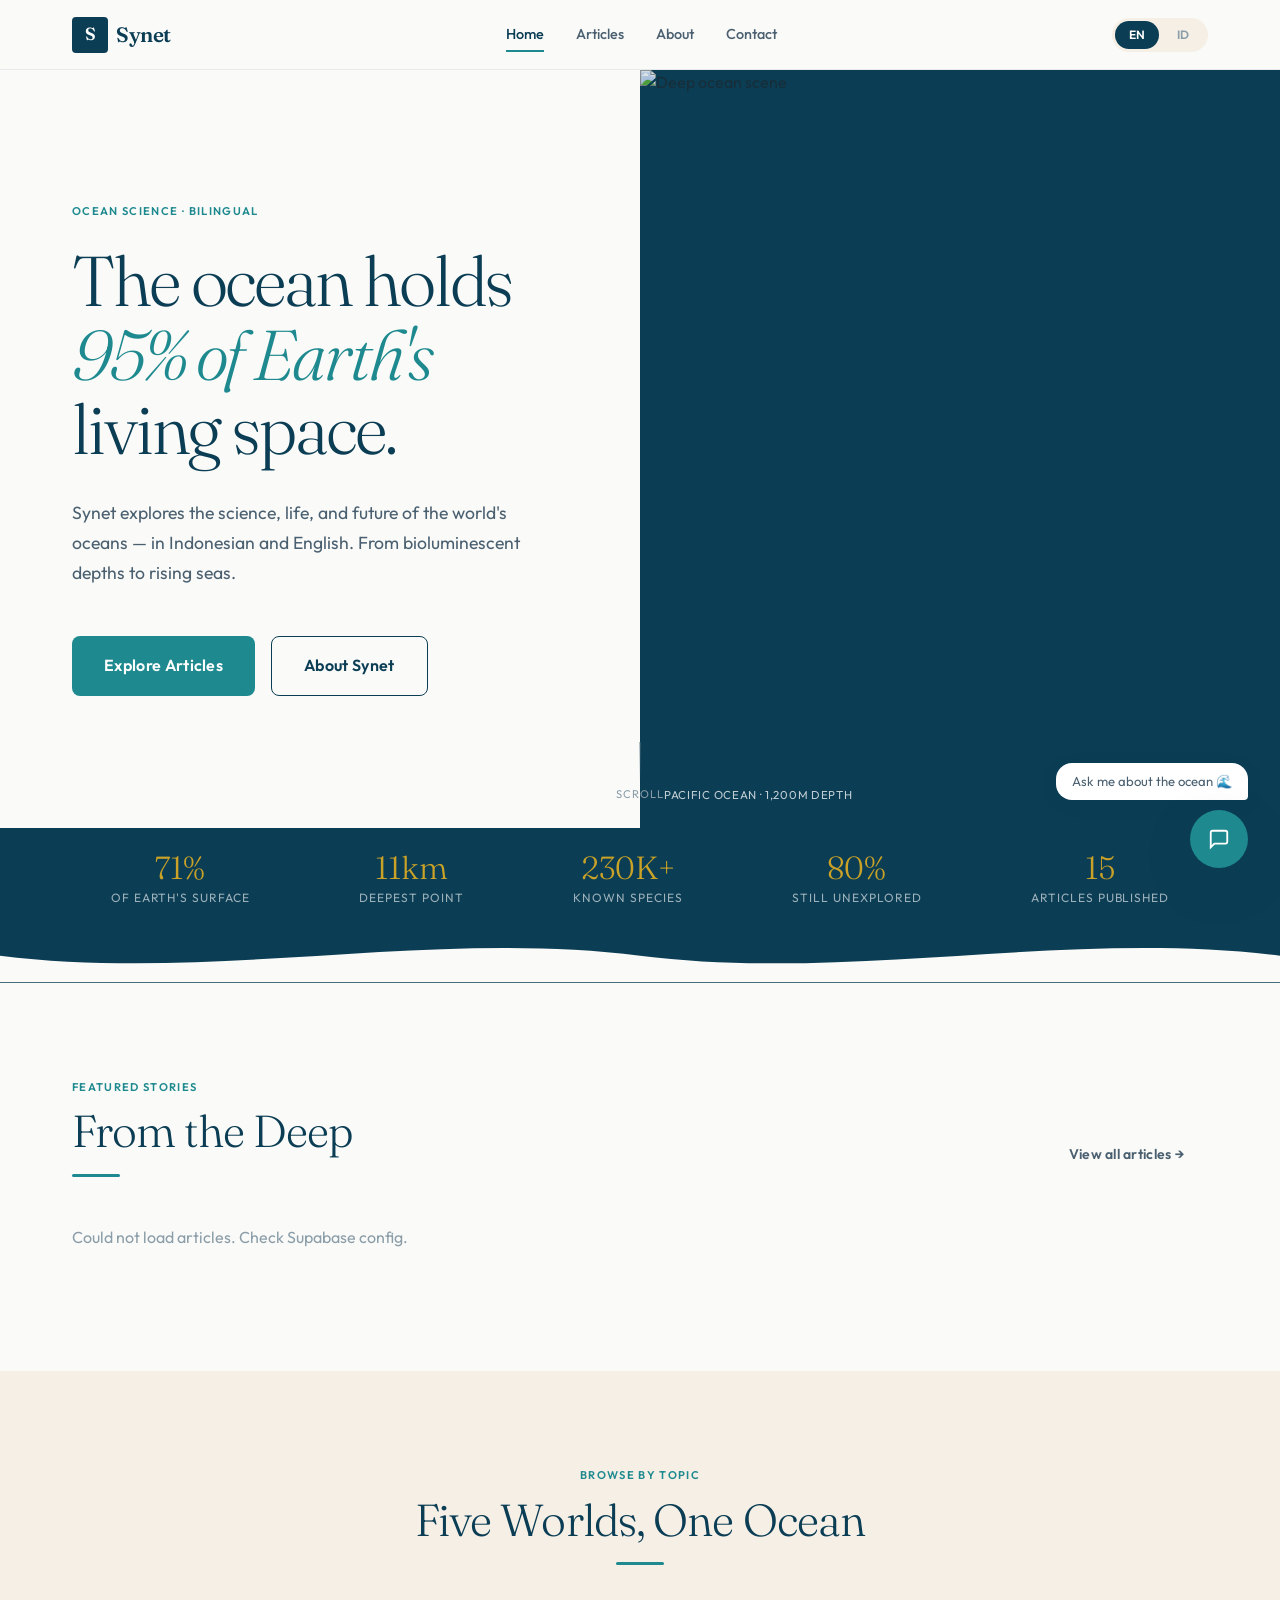
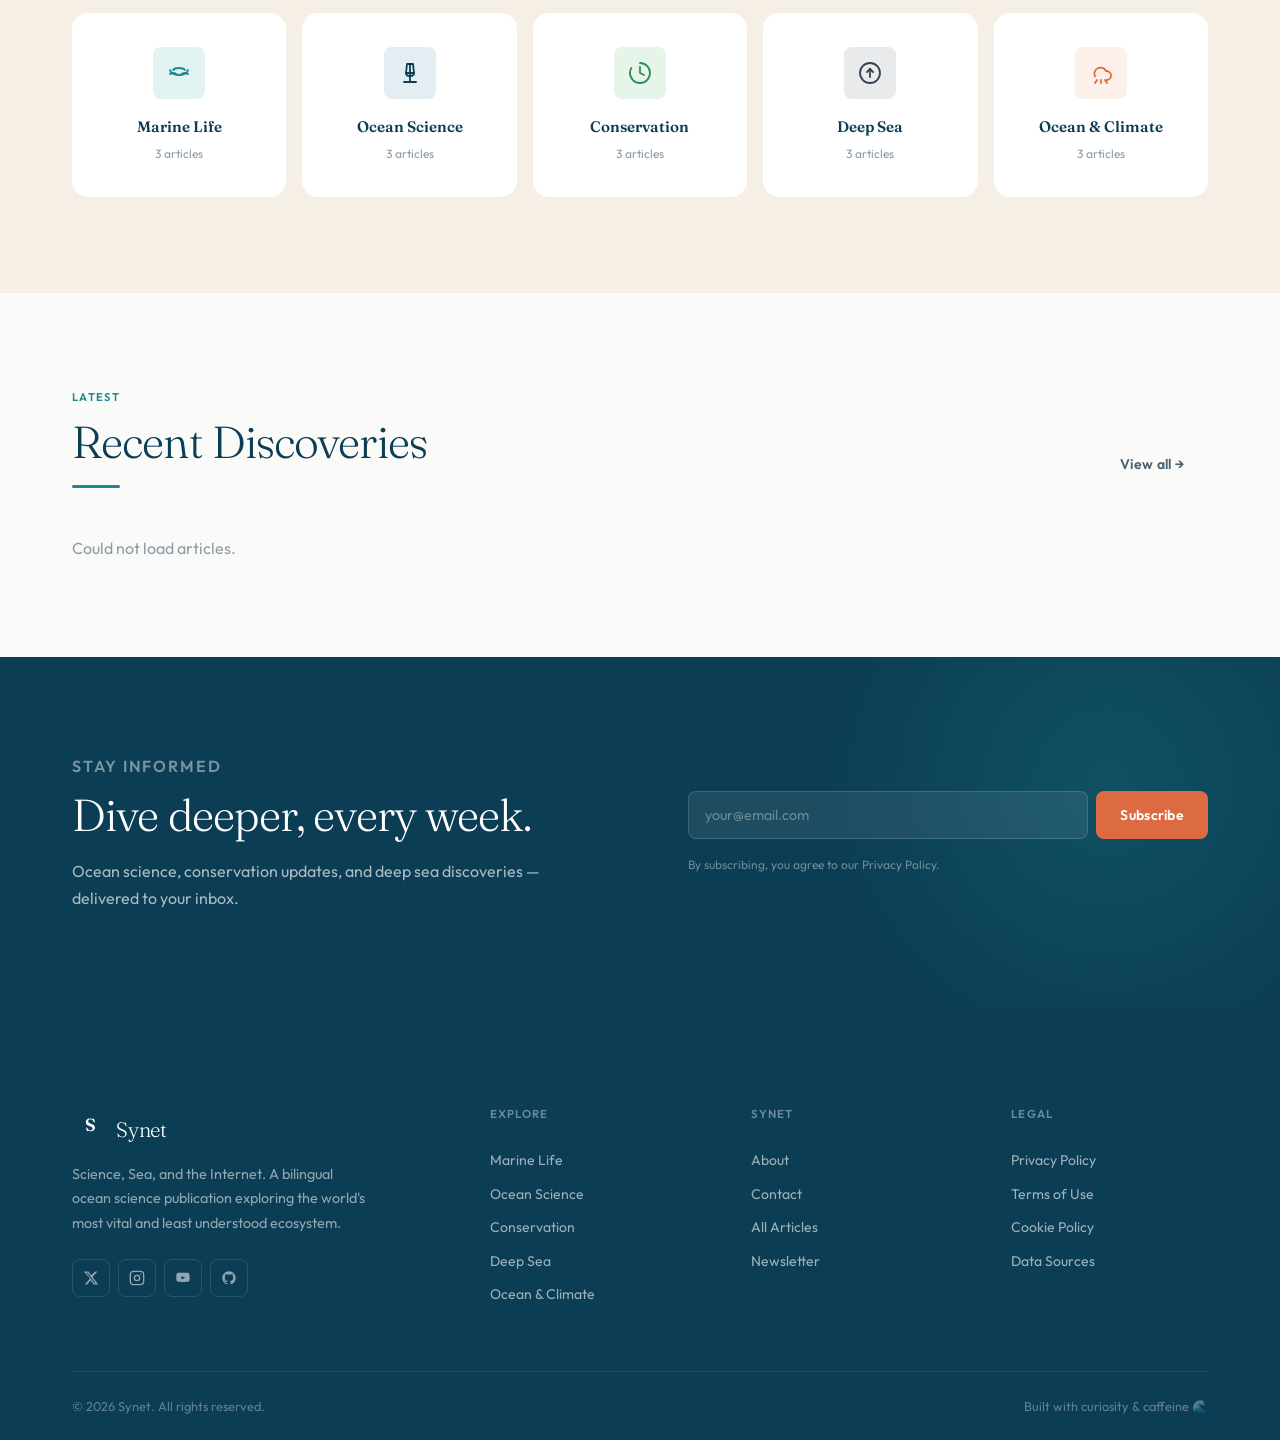
==== commit 5e1aa3f2: "fix: groq AI + ocean images + card excerpt + read more" ====
--- a/index.html
+++ b/index.html
@@ -71,7 +71,7 @@
 
       <div class="hero-image">
         <img
-          src="https://images.unsplash.com/photo-1518020382113-a7e8fc38eac9?w=1200&q=80"
+          src="https://images.unsplash.com/photo-1559825481-12a05cc00344?w=1200&q=80"
           alt="Deep ocean scene"
           loading="eager"
         />
